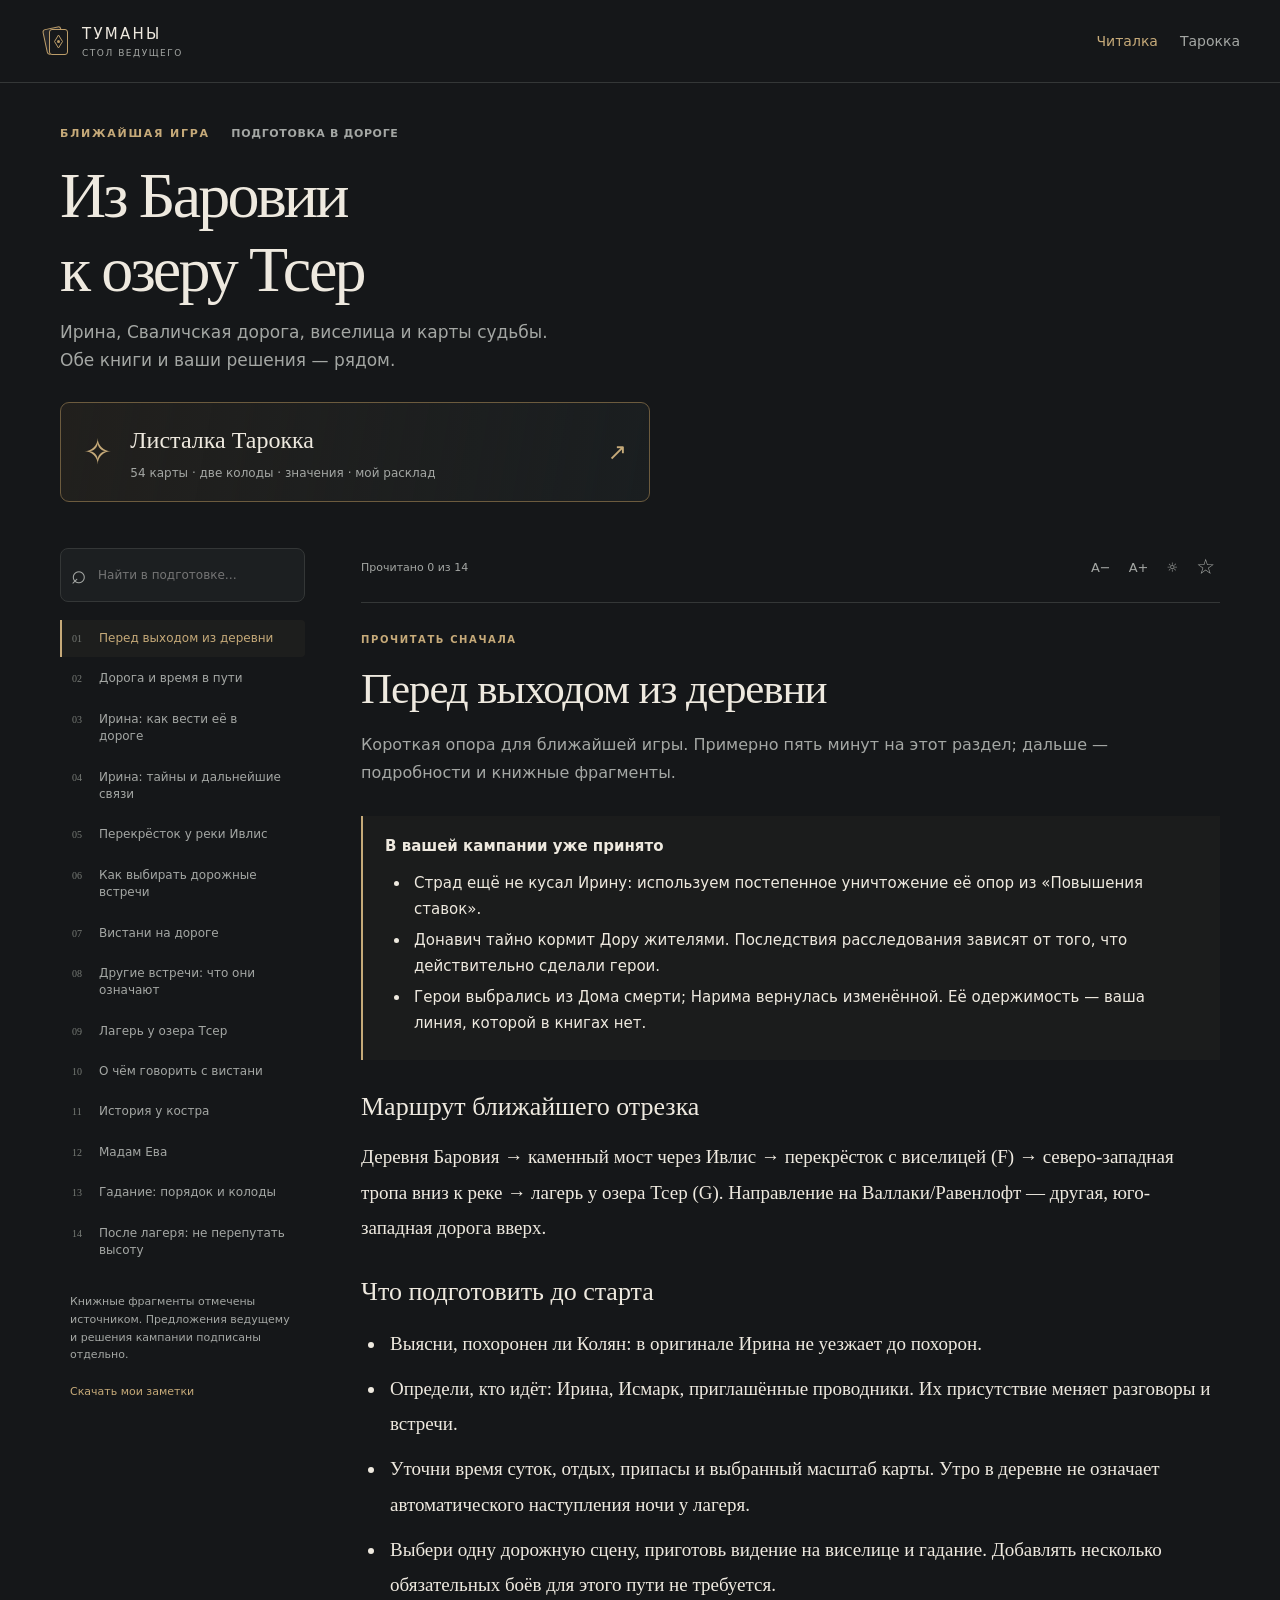
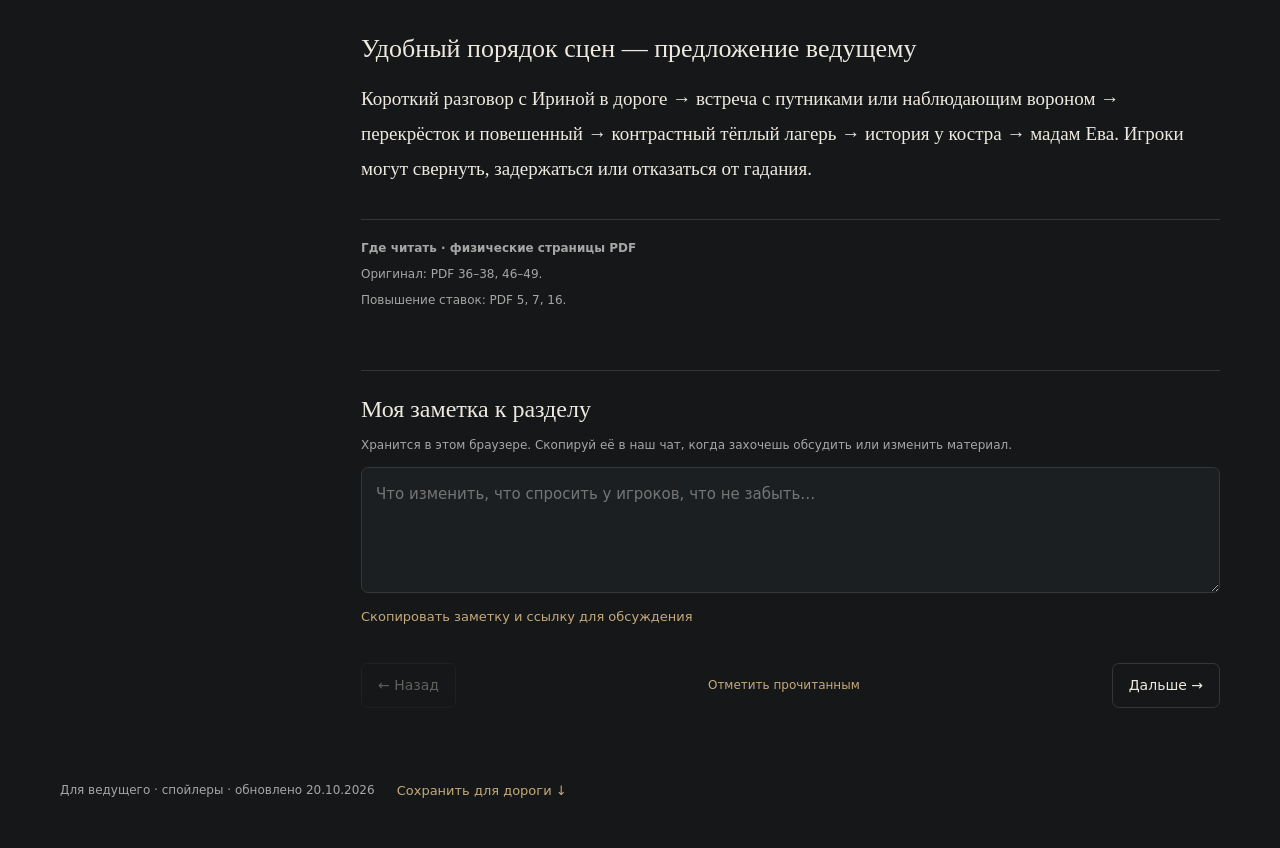
==== docs/index.html @ 4cb88d51 "Add mobile GM reader and complete Tarokka browser" ====
<!doctype html>
<html lang="ru"><head><meta charset="utf-8"><meta name="viewport" content="width=device-width,initial-scale=1,viewport-fit=cover"><meta name="theme-color" content="#151719"><meta name="robots" content="noindex,nofollow"><title>Туманы Баровии · Читалка ведущего</title><link rel="icon" href="assets/mark.svg" type="image/svg+xml"><link rel="stylesheet" href="style.css"><link rel="stylesheet" href="reader.css"></head>
<body>
<header class="site-header"><a class="brand" href="index.html"><img src="assets/mark.svg" alt="" width="32" height="32"><span>ТУМАНЫ <small>СТОЛ ВЕДУЩЕГО</small></span></a><nav aria-label="Разделы сайта"><a href="index.html" aria-current="page">Читалка</a><a href="tarokka.html">Тарокка</a></nav></header>
<main class="reader-main"><div class="reader-intro"><div class="eyebrow">БЛИЖАЙШАЯ ИГРА <span>ПОДГОТОВКА В ДОРОГЕ</span></div><h1>Из Баровии<br>к озеру Тсер</h1><p class="lead">Ирина, Сваличская дорога, виселица и карты судьбы.<br>Обе книги и ваши решения — рядом.</p><a href="tarokka.html" class="tarokka-banner"><span class="banner-icon">✧</span><span><strong>Листалка Тарокка</strong><small>54 карты · две колоды · значения · мой расклад</small></span><span>↗</span></a></div>
<div class="reader-layout"><aside class="reader-sidebar"><button id="toc-toggle" class="outline" aria-expanded="false" aria-controls="reader-toc">Разделы <span id="mobile-position"></span> ☰</button><div id="reader-toc"><label class="search-box"><span aria-hidden="true">⌕</span><input type="search" id="reader-search" placeholder="Найти в подготовке…" aria-label="Поиск по читалке"></label><nav id="chapter-list" aria-label="Разделы подготовки"></nav><p class="toc-note">Книжные фрагменты отмечены источником. Предложения ведущему и решения кампании подписаны отдельно.</p><button class="quiet" id="export-notes">Скачать мои заметки</button><label class="import-notes">Загрузить заметки<input id="import-notes" type="file" accept="application/json,.json"></label></div></aside>
<div class="reader-content"><div class="reading-controls"><span id="reading-progress"></span><div><button id="font-down" aria-label="Уменьшить шрифт">А−</button><button id="font-up" aria-label="Увеличить шрифт">А+</button><button id="theme-switch" aria-label="Переключить светлую тему">☼</button><button id="bookmark-section" aria-pressed="false" aria-label="Закладка раздела">☆</button></div></div><article id="chapter"><p>Собираю страницы…</p></article><section class="reader-notes"><h3>Моя заметка к разделу</h3><p>Хранится в этом браузере. Скопируй её в наш чат, когда захочешь обсудить или изменить материал.</p><textarea id="section-note" rows="4" placeholder="Что изменить, что спросить у игроков, что не забыть…" aria-label="Моя заметка к разделу"></textarea><button class="quiet" id="copy-section">Скопировать заметку и ссылку для обсуждения</button></section><div class="chapter-navigation"><button class="outline" id="chapter-prev">← Назад</button><button class="read-button" id="mark-read">Прочитано ✓</button><button class="outline" id="chapter-next">Дальше →</button></div></div></div></main>
<footer class="site-footer"><span>Для ведущего · спойлеры · обновлено 20.10.2026</span><button class="quiet" id="offline-save">Сохранить для дороги ↓</button><span id="offline-status" role="status"></span></footer><div class="toast" id="toast" role="status" hidden></div><script type="module" src="reader.js"></script>
</body></html>
---- docs/style.css ----
@layer reset,base,components;
@layer reset{*{box-sizing:border-box}body,h1,h2,h3,p{margin:0}button,input,textarea{font:inherit}button,a,input,summary{touch-action:manipulation}button{cursor:pointer}img{max-width:100%;display:block}[hidden]{display:none!important}button:disabled{cursor:default;opacity:.35}}
@layer base{
:root{color-scheme:dark;--bg:#151719;--panel:#1c1f21;--ink:#eee9df;--muted:#a4a7a4;--gold:#c6aa79;--line:#343737;--red:#a35b4e;--reading-size:19px}
body{background:var(--bg);color:var(--ink);font:16px/1.6 system-ui,-apple-system,"Segoe UI",sans-serif;min-width:300px}a{color:var(--gold);text-decoration:none}a:hover{text-decoration:underline}button{color:inherit;border:0;background:none}button:focus-visible,a:focus-visible,input:focus-visible,summary:focus-visible,textarea:focus-visible{outline:2px solid var(--gold);outline-offset:4px}h1,h2,h3{font-family:Georgia,"Times New Roman",serif;font-weight:400;line-height:1.16}h1{font-size:clamp(42px,7vw,68px);letter-spacing:-.045em}h2{font-size:32px}h3{font-size:23px}small{font-size:12px}input,textarea{accent-color:var(--gold)}::selection{background:#665337;color:white}
}
@layer components{
.site-header{max-width:1320px;margin:auto;padding:22px 40px;border-bottom:1px solid var(--line);display:flex;align-items:center;justify-content:space-between;gap:20px}.brand{display:flex;gap:10px;align-items:center;color:var(--ink);font-size:15px;letter-spacing:.15em}.brand small{display:block;color:var(--muted);font-size:9px;letter-spacing:.17em}.site-header nav{display:flex;gap:22px}.site-header nav a{font-size:14px;color:var(--muted)}.site-header nav [aria-current]{color:var(--gold)}.deck-main{max-width:1240px;margin:0 auto;padding:42px 40px}.eyebrow{font-size:11px;letter-spacing:.16em;color:var(--gold);font-weight:600}.eyebrow span{color:var(--muted);margin-left:16px;letter-spacing:.06em}.title-row{display:flex;align-items:center;justify-content:space-between;gap:18px;margin:14px 0 32px}.lead{color:var(--muted);margin-top:12px;font-size:17px}.outline{border:1px solid var(--line);border-radius:7px;padding:10px 16px;font-size:14px}.outline:hover{border-color:var(--gold);background:#c6aa7909}.outline span#spread-count{color:var(--gold);margin-left:12px}.quiet{color:var(--gold);padding:7px 0;font-size:13px}.deck-toolbar{display:flex;justify-content:space-between;align-items:stretch;gap:24px}.segmented{display:flex;background:#101214;border:1px solid var(--line);border-radius:8px;padding:4px;gap:3px}.segmented button{padding:9px 18px;border-radius:5px;white-space:nowrap;font-size:14px;color:var(--muted)}.segmented button[aria-pressed=true]{background:#33332e;color:var(--ink)}.segmented small{margin-left:7px;color:var(--gold)}.search-box{display:flex;align-items:center;background:var(--panel);border:1px solid var(--line);border-radius:8px;padding:0 13px;gap:9px;min-width:260px}.search-box>span{font-size:26px;color:var(--muted)}.search-box input{background:transparent;color:var(--ink);border:0;width:100%;min-width:0;font-size:14px;outline:none}.search-box kbd{color:var(--muted);font:12px system-ui;border:1px solid var(--line);border-radius:3px;padding:0 5px}.suit-filters{display:flex;gap:8px;margin-top:16px;flex-wrap:wrap}.suit-filters button{padding:5px 13px;border:1px solid var(--line);border-radius:20px;color:var(--muted);font-size:13px}.suit-filters button[aria-pressed=true]{border-color:var(--gold);color:var(--gold)}.gallery-status{display:flex;align-items:center;justify-content:space-between;gap:20px;margin:24px 0;font-size:12px;color:var(--muted)}.gallery-status label{display:flex;gap:7px;align-items:center;white-space:nowrap}.cards-grid{display:grid;grid-template-columns:repeat(5,minmax(0,1fr));gap:28px 22px}.card-tile{text-align:left;min-width:0;padding:0}.card-picture{aspect-ratio:162/227;position:relative;overflow:hidden;border-radius:7px;background:#26282a;box-shadow:0 5px 18px #0004;transition:transform .18s,border-color .18s;border:1px solid #ffffff0b}.card-picture img{width:100%;height:100%;object-fit:contain}.card-tile:hover .card-picture{transform:translateY(-4px);border-color:var(--gold)}.tile-saved{position:absolute;top:7px;right:7px;background:#111c;color:var(--gold);border-radius:20px;padding:0 7px;font-size:17px}.card-label{display:block;font-family:Georgia,serif;font-size:19px;line-height:1.2;margin-top:12px}.card-subtitle{display:block;color:var(--muted);font-size:11px;margin-top:5px;letter-spacing:.04em}.book-note{border-top:1px solid var(--line);padding-top:24px;margin-top:42px;font-size:13px;color:var(--muted);max-width:850px}.book-note strong{color:var(--ink);font-weight:500}.site-footer{max-width:1240px;margin:auto;padding:24px 40px 40px;display:flex;align-items:center;gap:22px;color:var(--muted);font-size:12px;flex-wrap:wrap}.empty-state{padding:60px 12px;text-align:center}.empty-state p{color:var(--muted);margin:15px 0 25px}
.card-dialog{max-width:1040px;width:calc(100% - 60px);max-height:calc(100dvh - 40px);padding:0;border:1px solid #55544a;border-radius:13px;background:var(--bg);color:var(--ink);overflow:hidden;box-shadow:0 24px 100px #0009}.card-dialog[open]{display:flex;flex-direction:column}.card-dialog::backdrop{background:#07090bd9;backdrop-filter:blur(7px)}.dialog-top,.dialog-bottom{display:flex;justify-content:space-between;align-items:center;flex-shrink:0;padding:12px 24px;border-bottom:1px solid var(--line);font-size:12px;color:var(--muted);gap:12px}.dialog-top>div{display:flex;gap:12px}.icon-button{font-size:25px;width:38px;height:38px;line-height:1;border-radius:5px}.icon-button[aria-pressed=true]{color:var(--gold)}.icon-button:hover{background:var(--panel)}.card-scroll{overflow:auto;overscroll-behavior:contain;scrollbar-width:thin;scrollbar-color:#6c6251 var(--bg)}.card-detail{display:grid;grid-template-columns:280px minmax(0,1fr);gap:42px;padding:28px 32px 40px}.art-column{align-self:start;position:sticky;top:0;user-select:none;touch-action:pan-y}.art-column img{border-radius:8px;width:100%;box-shadow:0 14px 35px #0006;aspect-ratio:162/227;object-fit:contain}.swipe-hint{display:block;color:var(--muted);text-align:center;font-size:10px;margin-top:15px;letter-spacing:.04em}.meaning-column{min-width:0}.meaning-column h2{font-size:38px;margin-top:9px}.english-name{color:var(--muted);font-size:13px;margin-top:7px}.card-meaning{margin-top:26px}.card-meaning h3,.reading-content h3{font-family:system-ui;font-size:11px;text-transform:uppercase;letter-spacing:.1em;color:var(--muted);font-weight:600;margin-bottom:12px}.card-meaning>p:not(.source-ref){font:20px/1.65 Georgia,serif}.source-ref{color:var(--muted);font-size:11px;line-height:1.5;margin-top:12px}.reading-tabs{display:flex;gap:10px;border-bottom:1px solid var(--line);margin-top:28px}.reading-tabs button{padding:10px 0;margin-right:12px;font-size:13px;color:var(--muted);border-bottom:2px solid transparent}.reading-tabs button[aria-pressed=true]{color:var(--gold);border-color:var(--gold)}.reading-content{margin-top:20px;font-size:15px}.reading-content p{margin:12px 0}.reading-content blockquote{margin:12px 0 20px;padding-left:18px;border-left:2px solid var(--gold);font:20px/1.55 Georgia,serif;color:#e2cfaa}.reading-content .role-note{font-size:12px;color:var(--muted)}.reading-variant+.reading-variant{border-top:1px dashed var(--line);padding-top:20px;margin-top:25px}.reading-variant h4{font-size:11px;letter-spacing:.1em;text-transform:uppercase;color:var(--gold);margin:0 0 12px}.card-notes{border-top:1px solid var(--line);margin-top:30px;padding-top:16px}.card-notes summary{cursor:pointer;color:var(--gold);font-size:14px}.card-notes label{display:block;font-size:11px;color:var(--muted);margin:15px 0 7px}.card-notes textarea{width:100%;resize:vertical;color:var(--ink);background:#101214;border:1px solid var(--line);border-radius:7px;padding:12px;font-size:14px}.dialog-bottom{border-top:1px solid var(--line);border-bottom:0;background:#191b1d;padding-bottom:max(13px,env(safe-area-inset-bottom));color:var(--ink)}.assign-button{color:var(--gold);font-size:13px;padding:10px 15px}.assign-popover{position:absolute;bottom:72px;left:50%;transform:translateX(-50%);padding:20px;background:#25282a;border:1px solid var(--gold);border-radius:9px;width:min(360px,calc(100% - 30px));box-shadow:0 10px 40px #000a}.assign-popover p{font-size:14px;margin-bottom:10px}.assign-popover div{display:grid;gap:5px}.assign-popover div button{text-align:left;padding:9px;border-radius:5px;background:#151719}.assign-popover div button small{display:block;color:var(--muted);font-size:10px}.toast{position:fixed;z-index:10000;left:50%;bottom:26px;transform:translateX(-50%);padding:12px 22px;background:#e2cfaa;color:#1a1b19;box-shadow:0 5px 30px #0005;border-radius:7px;font-size:13px;width:max-content;max-width:90vw}.spread-panel{border:1px solid var(--line);border-radius:10px;padding:24px;margin:-5px 0 26px;background:#1b1e20}.spread-panel h2{font-size:26px}.spread-panel>p{font-size:13px;color:var(--muted);max-width:730px;margin:12px 0 20px}.spread-slots{display:grid;grid-template-columns:repeat(5,minmax(0,1fr));gap:14px}.spread-slot{border:1px dashed #565447;border-radius:7px;min-height:110px;padding:14px 10px;text-align:left;position:relative;overflow:hidden}.spread-slot img{height:85px;float:left;margin-right:10px;border-radius:3px}.spread-slot.selected{border-color:var(--gold);background:#c6aa7912}.spread-slot span{display:block;font-size:11px;color:var(--muted)}.spread-slot strong{font:16px Georgia;display:block;margin-top:10px}.spread-slot small{display:block;font-size:10px;color:var(--gold);margin-top:5px}.spread-actions{display:flex;flex-wrap:wrap;gap:20px;margin-top:16px;align-items:center;font-size:12px}
@media(min-width:1500px){.cards-grid{grid-template-columns:repeat(6,minmax(0,1fr))}}@media(max-width:1000px){.cards-grid{grid-template-columns:repeat(4,minmax(0,1fr));gap:23px 18px}.card-detail{grid-template-columns:230px minmax(0,1fr);gap:28px}.spread-slots{grid-template-columns:repeat(3,minmax(0,1fr))}.deck-toolbar{gap:12px}.segmented button{padding:9px 12px}.search-box{min-width:200px}}@media(max-width:700px){.site-header{padding:17px 20px}.site-header nav{gap:16px}.site-header nav a{font-size:12px}.brand{font-size:12px;gap:7px}.brand small{font-size:8px}.brand img{width:28px;height:28px}.deck-main{padding:29px 20px}.title-row{margin:15px 0 26px;align-items:flex-end}.title-row>.outline{font-size:12px;padding:9px 12px;max-width:125px}.outline span#spread-count{margin-left:5px}.lead{font-size:14px;max-width:220px}.deck-toolbar{flex-direction:column;gap:12px}.segmented{justify-content:space-between}.segmented button{flex:1;padding:9px 8px}.search-box{padding:8px 12px;min-height:45px}.search-box kbd{display:none}.cards-grid{grid-template-columns:repeat(3,minmax(0,1fr));gap:22px 12px}.card-label{font-size:16px;margin-top:9px}.card-subtitle{font-size:10px}.gallery-status{font-size:11px;align-items:start;margin:20px 0}.gallery-status p{max-width:60%}.gallery-status label{gap:4px;font-size:10px}.suit-filters{gap:7px}.suit-filters button{font-size:11px;padding:6px 11px}.site-footer{padding:15px 20px 35px;gap:12px}.card-dialog{width:100%;height:100dvh;max-height:100dvh;max-width:100%;border:0;border-radius:0;margin:0}.dialog-top{padding:9px 16px}.card-detail{display:block;padding:22px 22px 35px}.art-column{position:relative;max-width:225px;margin:0 auto 26px}.art-column img{max-height:315px}.meaning-column h2{font-size:33px}.card-meaning>p:not(.source-ref){font-size:20px}.reading-content{font-size:16px;line-height:1.7}.reading-content blockquote{font-size:21px}.dialog-bottom{padding:10px 16px max(12px,env(safe-area-inset-bottom))}.dialog-bottom .outline{padding:9px 13px}.spread-panel{padding:18px}.spread-slots{grid-template-columns:repeat(2,minmax(0,1fr));gap:10px}.spread-slot{padding:10px}.spread-slot:last-child{grid-column:1/-1}.spread-slot img{height:70px}.spread-panel h2{font-size:24px}}
@media(max-width:360px){.cards-grid{grid-template-columns:repeat(2,minmax(0,1fr))}.brand small{display:none}.deck-main{padding-inline:14px}.site-header{padding-inline:14px}}@media(prefers-reduced-motion:reduce){*{scroll-behavior:auto!important;transition:none!important}}
}
---- docs/reader.css ----
.reader-main{max-width:1240px;margin:auto;padding:42px 40px}.reader-intro{max-width:760px;margin-bottom:46px}.reader-intro h1{margin-top:16px;font-size:clamp(42px,6vw,64px)}.reader-intro .lead{line-height:1.6}.tarokka-banner{display:flex;gap:18px;align-items:center;border:1px solid #6c5b3e;background:linear-gradient(100deg,#39312555,#1a1e20);border-radius:9px;padding:18px 22px;margin-top:28px;max-width:590px;color:var(--ink)}.tarokka-banner:hover{border-color:var(--gold);text-decoration:none}.tarokka-banner .banner-icon{font-size:35px;color:var(--gold)}.tarokka-banner strong{display:block;font-family:Georgia;font-size:24px;font-weight:400}.tarokka-banner small{display:block;color:var(--muted);font-size:12px;margin-top:5px}.tarokka-banner>span:last-child{margin-left:auto;color:var(--gold);font-size:23px}.reader-layout{display:grid;grid-template-columns:245px minmax(0,1fr);gap:56px;align-items:start}.reader-sidebar{position:sticky;top:20px;max-height:calc(100dvh - 35px);overflow:auto;scrollbar-width:thin}.reader-sidebar .search-box{min-width:0;padding:5px 10px}.reader-sidebar .search-box input{font-size:12px}.reader-sidebar nav{display:grid;gap:3px;margin-top:18px}.chapter-link{display:flex;gap:10px;padding:10px;border-left:2px solid transparent;border-radius:0 4px 4px 0;font-size:12px;line-height:1.45;color:var(--muted);align-items:baseline}.chapter-link .chapter-number{font:10px ui-monospace;color:#777b76;min-width:17px}.chapter-link .chapter-label{flex:1}.chapter-link .chapter-check{color:var(--gold);font-size:11px}.chapter-link[aria-current=page]{background:#c6aa790d;color:var(--gold);border-left-color:var(--gold)}.chapter-link:hover{text-decoration:none;background:#ffffff06}.toc-note{font-size:11px;color:var(--muted);line-height:1.6;margin:24px 10px 12px}.reader-sidebar .quiet,.import-notes{display:block;font-size:11px;margin-left:10px}.import-notes{color:var(--gold);cursor:pointer;padding:8px 0}.import-notes input{display:none}#toc-toggle{display:none}.reading-controls{display:flex;justify-content:space-between;gap:15px;align-items:center;font-size:11px;color:var(--muted);border-bottom:1px solid var(--line);padding-bottom:14px;margin-bottom:28px}.reading-controls>div{display:flex;gap:8px;align-items:center}.reading-controls button{padding:3px 5px;font-size:13px}.reading-controls #bookmark-section{font-size:21px}.reading-controls button[aria-pressed=true]{color:var(--gold)}#chapter{font:var(--reading-size)/1.85 Georgia,"Times New Roman",serif;overflow-wrap:anywhere;min-height:250px}#chapter .eyebrow{font-family:system-ui;font-size:10px}#chapter h2{font-size:clamp(32px,4vw,43px);line-height:1.16;margin:14px 0 18px;letter-spacing:-.025em}#chapter .chapter-summary{font:16px/1.7 system-ui;color:var(--muted);margin-bottom:30px}#chapter p{margin:17px 0}#chapter h3{font-size:26px;margin:32px 0 13px}#chapter ul,#chapter ol{padding-left:25px}#chapter li{padding-left:4px;margin:10px 0}#chapter strong{font-weight:600}#chapter .campaign-box{font:15px/1.7 system-ui;background:#c6aa7909;border-left:2px solid var(--gold);padding:18px 22px;margin:24px 0}#chapter .campaign-box ul{margin:12px 0 0}#chapter .campaign-box li{margin:6px 0}#chapter .sources{font:12px/1.7 system-ui;color:var(--muted);padding:18px 0;border-top:1px solid var(--line);margin-top:32px}#chapter .sources p{margin:6px 0}#chapter .excerpt{border:1px solid var(--line);border-radius:7px;margin:15px 0;background:#111315}#chapter .excerpt summary{padding:15px 18px;cursor:pointer;font:14px/1.6 system-ui;color:var(--gold)}#chapter .excerpt summary small{display:block;color:var(--muted);font-size:10px;margin-left:15px}#chapter .excerpt-content{padding:0 20px 18px;font:16px/1.8 Georgia,serif;white-space:pre-wrap}#chapter .excerpt-content p{margin:0}#chapter .excerpt-tools{padding:0 18px 8px}#chapter .excerpt-tools button{font-size:11px}.excerpt-warning{font:12px/1.6 system-ui;color:var(--muted);margin-bottom:18px}.table-scroll{overflow-x:auto}table{border-collapse:collapse;width:100%;font:14px/1.6 system-ui}th,td{text-align:left;padding:12px 14px;border-bottom:1px solid var(--line)}th{font-size:11px;color:var(--gold)}.reader-notes{margin-top:35px;border-top:1px solid var(--line);padding-top:25px}.reader-notes h3{font-size:24px}.reader-notes p{font-size:12px;color:var(--muted);margin:12px 0}.reader-notes textarea{width:100%;background:var(--panel);color:var(--ink);border:1px solid var(--line);border-radius:7px;resize:vertical;padding:14px;font-size:15px;line-height:1.6}.chapter-navigation{display:flex;justify-content:space-between;gap:15px;margin-top:28px;align-items:center}.read-button{font-size:12px;color:var(--gold);padding:10px}.read-button[aria-pressed=true]{color:var(--muted)}.reader-card-link{display:inline-block;padding:12px 20px;border:1px solid #6c5b3e;border-radius:7px;font:16px system-ui}.light{color-scheme:light;--bg:#f3efe6;--panel:#e9e4d9;--ink:#282a27;--muted:#62665f;--gold:#796033;--line:#d1ccbf}.light #chapter .excerpt{background:#eae6db}.light .tarokka-banner{background:#e9dfcb}.light .toast{background:#292c26;color:#eee9df}.light .chapter-link:hover{background:#00000007}
@media(max-width:850px){.reader-layout{grid-template-columns:195px minmax(0,1fr);gap:30px}.reader-main{padding:32px 25px}.reader-sidebar .search-box input{font-size:11px}}@media(max-width:650px){.reader-main{padding:28px 20px}.reader-intro{margin-bottom:26px}.reader-intro .lead{font-size:14px}.reader-layout{display:block}.reader-sidebar{position:static;max-height:none;margin-bottom:22px;overflow:visible}#toc-toggle{display:block;width:100%;text-align:left;display:flex;justify-content:space-between;align-items:center}#mobile-position{margin-left:auto;margin-right:12px;font-size:11px;color:var(--muted)}#reader-toc{display:none;padding:12px 0}#reader-toc.open{display:block}.reader-sidebar nav{grid-template-columns:repeat(2,minmax(0,1fr));gap:3px}.chapter-link{font-size:11px;padding:9px 7px}.tarokka-banner{padding:15px 17px;gap:14px}.tarokka-banner strong{font-size:22px}.tarokka-banner small{font-size:10px}.reading-controls{margin-bottom:23px}.chapter-navigation{gap:8px}.chapter-navigation .outline{padding:10px 12px;font-size:12px}.read-button{padding:8px;font-size:11px}#chapter .excerpt-content{padding:0 15px 15px;font-size:16px}.reader-notes h3{font-size:23px}.reader-notes textarea{font-size:16px}}
@media print{.site-header,.reader-sidebar,.reading-controls,.reader-notes,.chapter-navigation,.site-footer,.reader-intro,.toast{display:none!important}.reader-main{padding:0}.reader-layout{display:block}body{background:white;color:black}#chapter{font-size:12pt}#chapter .excerpt{background:white}.sources{color:#444!important}}
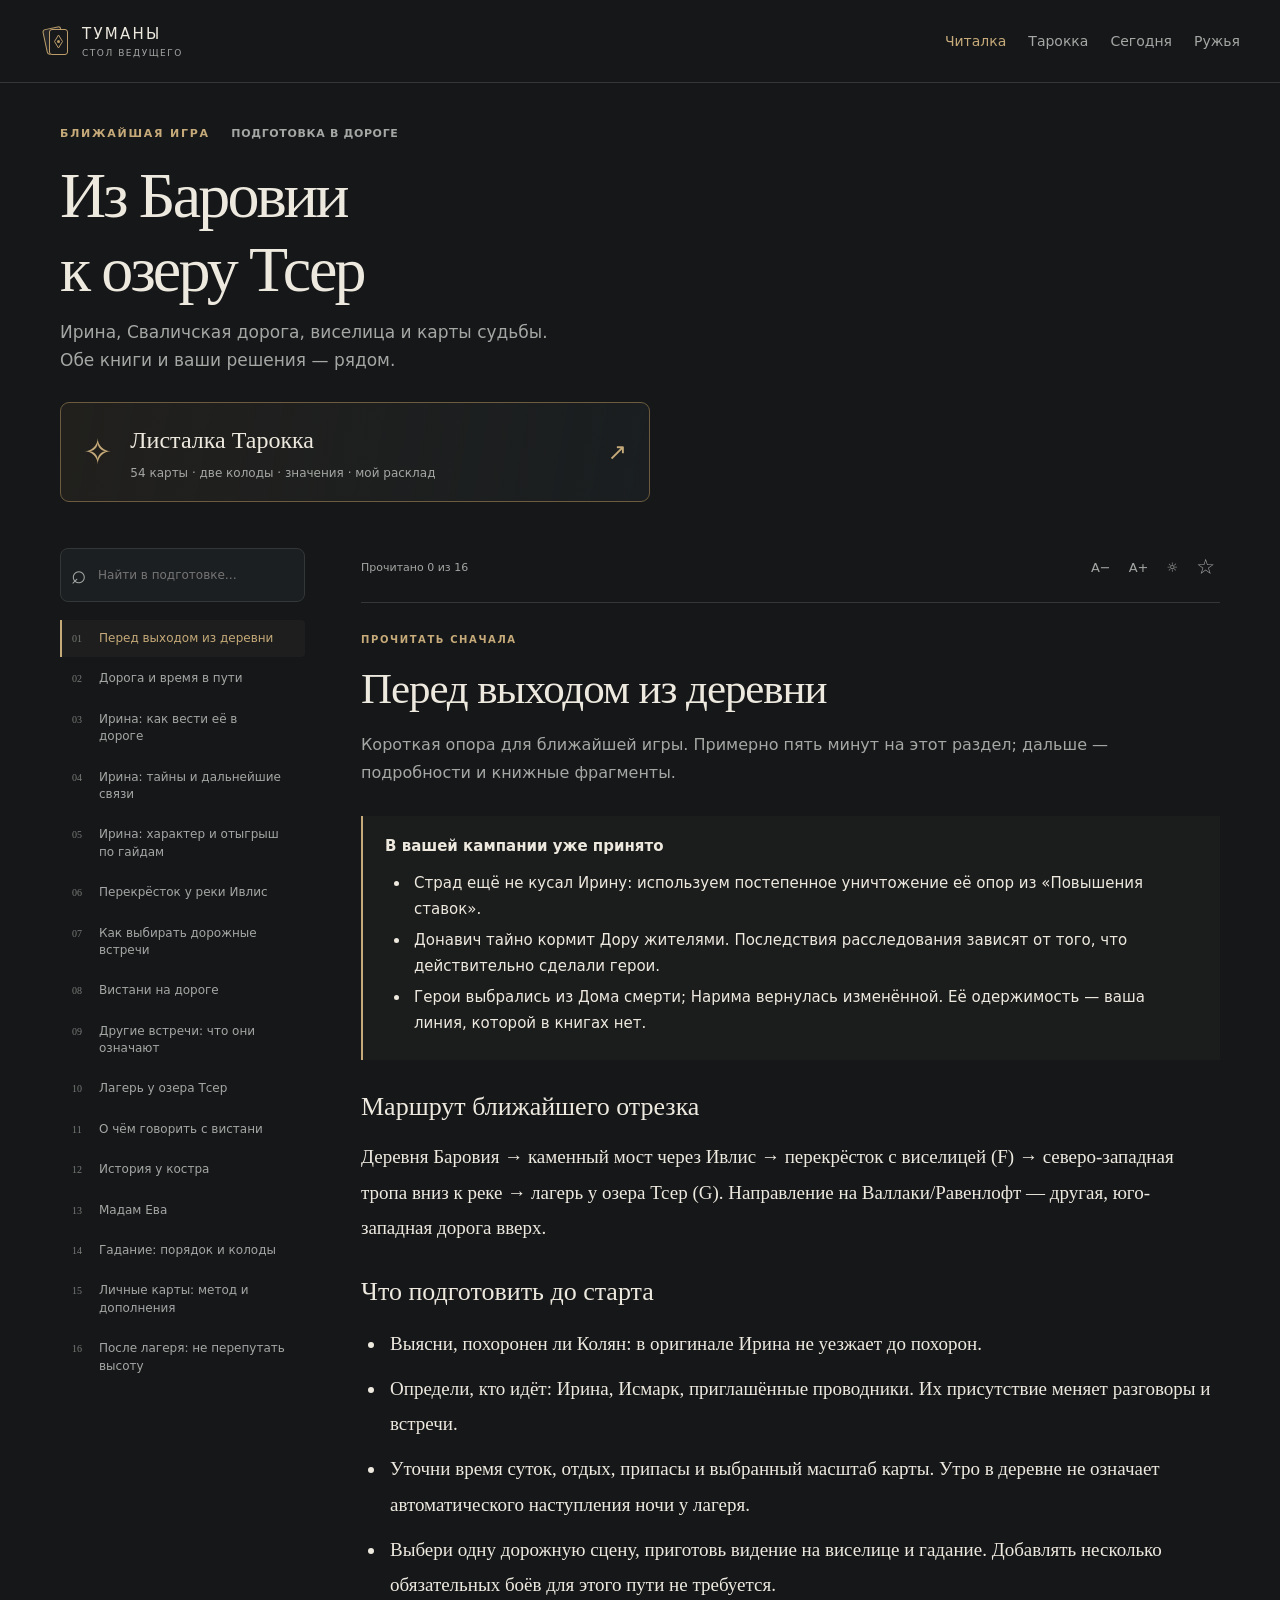
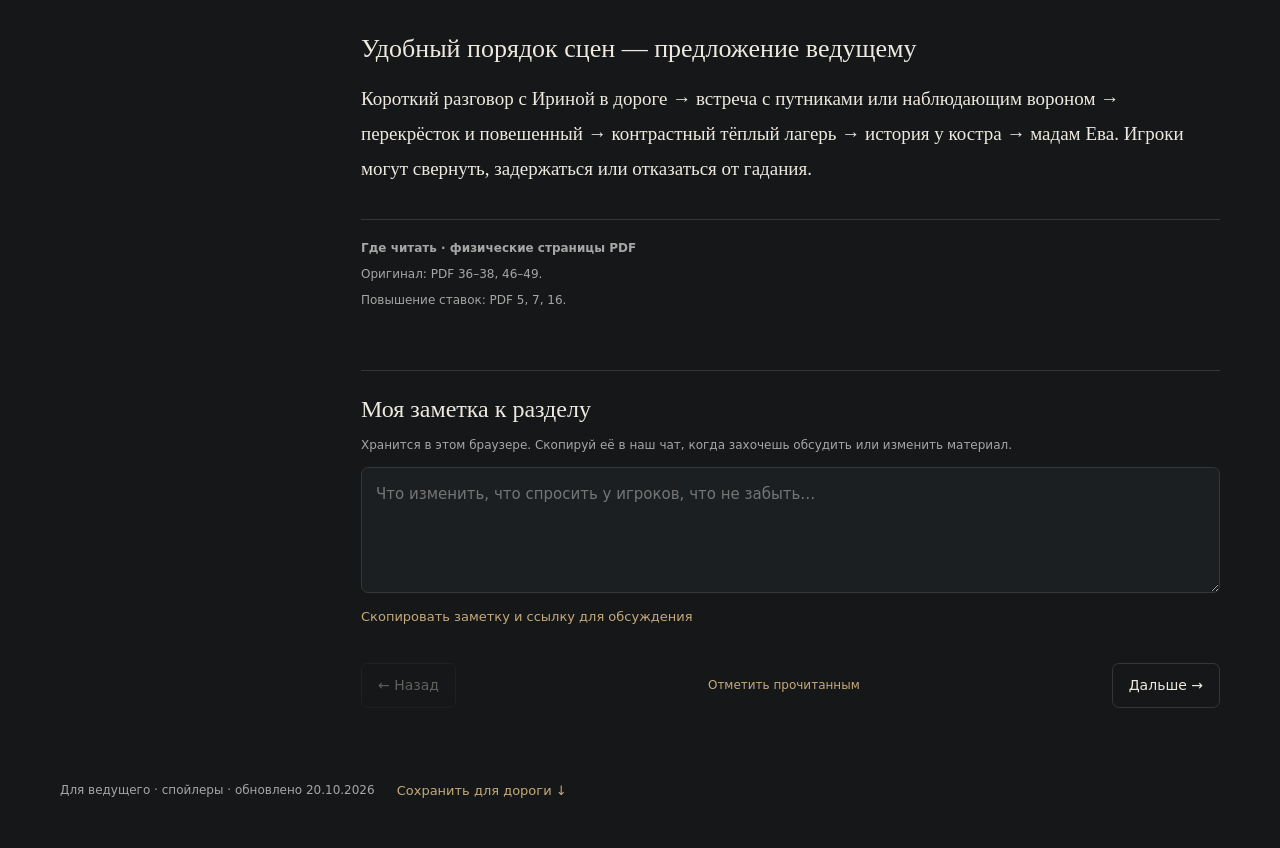
==== commit a017168f: "Add session preparation and future foreshadowing tabs with Foundry handoff" ====
--- a/docs/index.html
+++ b/docs/index.html
@@ -1,7 +1,7 @@
 <!doctype html>
 <html lang="ru"><head><meta charset="utf-8"><meta name="viewport" content="width=device-width,initial-scale=1,viewport-fit=cover"><meta name="theme-color" content="#151719"><meta name="robots" content="noindex,nofollow"><title>Туманы Баровии · Читалка ведущего</title><link rel="icon" href="assets/mark.svg" type="image/svg+xml"><link rel="stylesheet" href="style.css"><link rel="stylesheet" href="reader.css"></head>
 <body>
-<header class="site-header"><a class="brand" href="index.html"><img src="assets/mark.svg" alt="" width="32" height="32"><span>ТУМАНЫ <small>СТОЛ ВЕДУЩЕГО</small></span></a><nav aria-label="Разделы сайта"><a href="index.html" aria-current="page">Читалка</a><a href="tarokka.html">Тарокка</a></nav></header>
+<header class="site-header"><a class="brand" href="index.html"><img src="assets/mark.svg" alt="" width="32" height="32"><span>ТУМАНЫ <small>СТОЛ ВЕДУЩЕГО</small></span></a><nav aria-label="Разделы сайта"><a href="index.html" aria-current="page">Читалка</a><a href="tarokka.html">Тарокка</a><a href="today.html">Сегодня</a><a href="future.html">Ружья</a></nav></header>
 <main class="reader-main"><div class="reader-intro"><div class="eyebrow">БЛИЖАЙШАЯ ИГРА <span>ПОДГОТОВКА В ДОРОГЕ</span></div><h1>Из Баровии<br>к озеру Тсер</h1><p class="lead">Ирина, Сваличская дорога, виселица и карты судьбы.<br>Обе книги и ваши решения — рядом.</p><a href="tarokka.html" class="tarokka-banner"><span class="banner-icon">✧</span><span><strong>Листалка Тарокка</strong><small>54 карты · две колоды · значения · мой расклад</small></span><span>↗</span></a></div>
 <div class="reader-layout"><aside class="reader-sidebar"><button id="toc-toggle" class="outline" aria-expanded="false" aria-controls="reader-toc">Разделы <span id="mobile-position"></span> ☰</button><div id="reader-toc"><label class="search-box"><span aria-hidden="true">⌕</span><input type="search" id="reader-search" placeholder="Найти в подготовке…" aria-label="Поиск по читалке"></label><nav id="chapter-list" aria-label="Разделы подготовки"></nav><p class="toc-note">Книжные фрагменты отмечены источником. Предложения ведущему и решения кампании подписаны отдельно.</p><button class="quiet" id="export-notes">Скачать мои заметки</button><label class="import-notes">Загрузить заметки<input id="import-notes" type="file" accept="application/json,.json"></label></div></aside>
 <div class="reader-content"><div class="reading-controls"><span id="reading-progress"></span><div><button id="font-down" aria-label="Уменьшить шрифт">А−</button><button id="font-up" aria-label="Увеличить шрифт">А+</button><button id="theme-switch" aria-label="Переключить светлую тему">☼</button><button id="bookmark-section" aria-pressed="false" aria-label="Закладка раздела">☆</button></div></div><article id="chapter"><p>Собираю страницы…</p></article><section class="reader-notes"><h3>Моя заметка к разделу</h3><p>Хранится в этом браузере. Скопируй её в наш чат, когда захочешь обсудить или изменить материал.</p><textarea id="section-note" rows="4" placeholder="Что изменить, что спросить у игроков, что не забыть…" aria-label="Моя заметка к разделу"></textarea><button class="quiet" id="copy-section">Скопировать заметку и ссылку для обсуждения</button></section><div class="chapter-navigation"><button class="outline" id="chapter-prev">← Назад</button><button class="read-button" id="mark-read">Прочитано ✓</button><button class="outline" id="chapter-next">Дальше →</button></div></div></div></main>
--- a/docs/style.css
+++ b/docs/style.css
@@ -9,4 +9,5 @@
 .card-dialog{max-width:1040px;width:calc(100% - 60px);max-height:calc(100dvh - 40px);padding:0;border:1px solid #55544a;border-radius:13px;background:var(--bg);color:var(--ink);overflow:hidden;box-shadow:0 24px 100px #0009}.card-dialog[open]{display:flex;flex-direction:column}.card-dialog::backdrop{background:#07090bd9;backdrop-filter:blur(7px)}.dialog-top,.dialog-bottom{display:flex;justify-content:space-between;align-items:center;flex-shrink:0;padding:12px 24px;border-bottom:1px solid var(--line);font-size:12px;color:var(--muted);gap:12px}.dialog-top>div{display:flex;gap:12px}.icon-button{font-size:25px;width:38px;height:38px;line-height:1;border-radius:5px}.icon-button[aria-pressed=true]{color:var(--gold)}.icon-button:hover{background:var(--panel)}.card-scroll{overflow:auto;overscroll-behavior:contain;scrollbar-width:thin;scrollbar-color:#6c6251 var(--bg)}.card-detail{display:grid;grid-template-columns:280px minmax(0,1fr);gap:42px;padding:28px 32px 40px}.art-column{align-self:start;position:sticky;top:0;user-select:none;touch-action:pan-y}.art-column img{border-radius:8px;width:100%;box-shadow:0 14px 35px #0006;aspect-ratio:162/227;object-fit:contain}.swipe-hint{display:block;color:var(--muted);text-align:center;font-size:10px;margin-top:15px;letter-spacing:.04em}.meaning-column{min-width:0}.meaning-column h2{font-size:38px;margin-top:9px}.english-name{color:var(--muted);font-size:13px;margin-top:7px}.card-meaning{margin-top:26px}.card-meaning h3,.reading-content h3{font-family:system-ui;font-size:11px;text-transform:uppercase;letter-spacing:.1em;color:var(--muted);font-weight:600;margin-bottom:12px}.card-meaning>p:not(.source-ref){font:20px/1.65 Georgia,serif}.source-ref{color:var(--muted);font-size:11px;line-height:1.5;margin-top:12px}.reading-tabs{display:flex;gap:10px;border-bottom:1px solid var(--line);margin-top:28px}.reading-tabs button{padding:10px 0;margin-right:12px;font-size:13px;color:var(--muted);border-bottom:2px solid transparent}.reading-tabs button[aria-pressed=true]{color:var(--gold);border-color:var(--gold)}.reading-content{margin-top:20px;font-size:15px}.reading-content p{margin:12px 0}.reading-content blockquote{margin:12px 0 20px;padding-left:18px;border-left:2px solid var(--gold);font:20px/1.55 Georgia,serif;color:#e2cfaa}.reading-content .role-note{font-size:12px;color:var(--muted)}.reading-variant+.reading-variant{border-top:1px dashed var(--line);padding-top:20px;margin-top:25px}.reading-variant h4{font-size:11px;letter-spacing:.1em;text-transform:uppercase;color:var(--gold);margin:0 0 12px}.card-notes{border-top:1px solid var(--line);margin-top:30px;padding-top:16px}.card-notes summary{cursor:pointer;color:var(--gold);font-size:14px}.card-notes label{display:block;font-size:11px;color:var(--muted);margin:15px 0 7px}.card-notes textarea{width:100%;resize:vertical;color:var(--ink);background:#101214;border:1px solid var(--line);border-radius:7px;padding:12px;font-size:14px}.dialog-bottom{border-top:1px solid var(--line);border-bottom:0;background:#191b1d;padding-bottom:max(13px,env(safe-area-inset-bottom));color:var(--ink)}.assign-button{color:var(--gold);font-size:13px;padding:10px 15px}.assign-popover{position:absolute;bottom:72px;left:50%;transform:translateX(-50%);padding:20px;background:#25282a;border:1px solid var(--gold);border-radius:9px;width:min(360px,calc(100% - 30px));box-shadow:0 10px 40px #000a}.assign-popover p{font-size:14px;margin-bottom:10px}.assign-popover div{display:grid;gap:5px}.assign-popover div button{text-align:left;padding:9px;border-radius:5px;background:#151719}.assign-popover div button small{display:block;color:var(--muted);font-size:10px}.toast{position:fixed;z-index:10000;left:50%;bottom:26px;transform:translateX(-50%);padding:12px 22px;background:#e2cfaa;color:#1a1b19;box-shadow:0 5px 30px #0005;border-radius:7px;font-size:13px;width:max-content;max-width:90vw}.spread-panel{border:1px solid var(--line);border-radius:10px;padding:24px;margin:-5px 0 26px;background:#1b1e20}.spread-panel h2{font-size:26px}.spread-panel>p{font-size:13px;color:var(--muted);max-width:730px;margin:12px 0 20px}.spread-slots{display:grid;grid-template-columns:repeat(5,minmax(0,1fr));gap:14px}.spread-slot{border:1px dashed #565447;border-radius:7px;min-height:110px;padding:14px 10px;text-align:left;position:relative;overflow:hidden}.spread-slot img{height:85px;float:left;margin-right:10px;border-radius:3px}.spread-slot.selected{border-color:var(--gold);background:#c6aa7912}.spread-slot span{display:block;font-size:11px;color:var(--muted)}.spread-slot strong{font:16px Georgia;display:block;margin-top:10px}.spread-slot small{display:block;font-size:10px;color:var(--gold);margin-top:5px}.spread-actions{display:flex;flex-wrap:wrap;gap:20px;margin-top:16px;align-items:center;font-size:12px}
 @media(min-width:1500px){.cards-grid{grid-template-columns:repeat(6,minmax(0,1fr))}}@media(max-width:1000px){.cards-grid{grid-template-columns:repeat(4,minmax(0,1fr));gap:23px 18px}.card-detail{grid-template-columns:230px minmax(0,1fr);gap:28px}.spread-slots{grid-template-columns:repeat(3,minmax(0,1fr))}.deck-toolbar{gap:12px}.segmented button{padding:9px 12px}.search-box{min-width:200px}}@media(max-width:700px){.site-header{padding:17px 20px}.site-header nav{gap:16px}.site-header nav a{font-size:12px}.brand{font-size:12px;gap:7px}.brand small{font-size:8px}.brand img{width:28px;height:28px}.deck-main{padding:29px 20px}.title-row{margin:15px 0 26px;align-items:flex-end}.title-row>.outline{font-size:12px;padding:9px 12px;max-width:125px}.outline span#spread-count{margin-left:5px}.lead{font-size:14px;max-width:220px}.deck-toolbar{flex-direction:column;gap:12px}.segmented{justify-content:space-between}.segmented button{flex:1;padding:9px 8px}.search-box{padding:8px 12px;min-height:45px}.search-box kbd{display:none}.cards-grid{grid-template-columns:repeat(3,minmax(0,1fr));gap:22px 12px}.card-label{font-size:16px;margin-top:9px}.card-subtitle{font-size:10px}.gallery-status{font-size:11px;align-items:start;margin:20px 0}.gallery-status p{max-width:60%}.gallery-status label{gap:4px;font-size:10px}.suit-filters{gap:7px}.suit-filters button{font-size:11px;padding:6px 11px}.site-footer{padding:15px 20px 35px;gap:12px}.card-dialog{width:100%;height:100dvh;max-height:100dvh;max-width:100%;border:0;border-radius:0;margin:0}.dialog-top{padding:9px 16px}.card-detail{display:block;padding:22px 22px 35px}.art-column{position:relative;max-width:225px;margin:0 auto 26px}.art-column img{max-height:315px}.meaning-column h2{font-size:33px}.card-meaning>p:not(.source-ref){font-size:20px}.reading-content{font-size:16px;line-height:1.7}.reading-content blockquote{font-size:21px}.dialog-bottom{padding:10px 16px max(12px,env(safe-area-inset-bottom))}.dialog-bottom .outline{padding:9px 13px}.spread-panel{padding:18px}.spread-slots{grid-template-columns:repeat(2,minmax(0,1fr));gap:10px}.spread-slot{padding:10px}.spread-slot:last-child{grid-column:1/-1}.spread-slot img{height:70px}.spread-panel h2{font-size:24px}}
 @media(max-width:360px){.cards-grid{grid-template-columns:repeat(2,minmax(0,1fr))}.brand small{display:none}.deck-main{padding-inline:14px}.site-header{padding-inline:14px}}@media(prefers-reduced-motion:reduce){*{scroll-behavior:auto!important;transition:none!important}}
+.reading-mode{display:flex;align-items:center;flex-wrap:wrap;gap:9px;margin:-5px 0 24px}.reading-mode button{padding:8px 14px;border:1px solid var(--line);border-radius:6px;color:var(--muted);font-size:13px}.reading-mode button[aria-pressed=true]{color:var(--gold);border-color:var(--gold);background:#c6aa790b}.reading-mode a{margin-left:auto;font-size:12px}.personal-source,.personal-draft{border:1px solid var(--line);border-left:2px solid var(--gold);padding:16px;margin:22px 0;border-radius:5px}.personal-source p,.personal-draft p{font-size:13px}.reading-tabs{flex-wrap:wrap;gap:4px 10px}.reading-tabs button{margin-right:5px}.personal-draft blockquote{font-size:18px}@media(max-width:700px){.reading-mode{gap:7px}.reading-mode a{width:100%;margin-left:0;margin-top:5px}.reading-mode button{font-size:12px}.reading-tabs button{font-size:12px}}
 }
